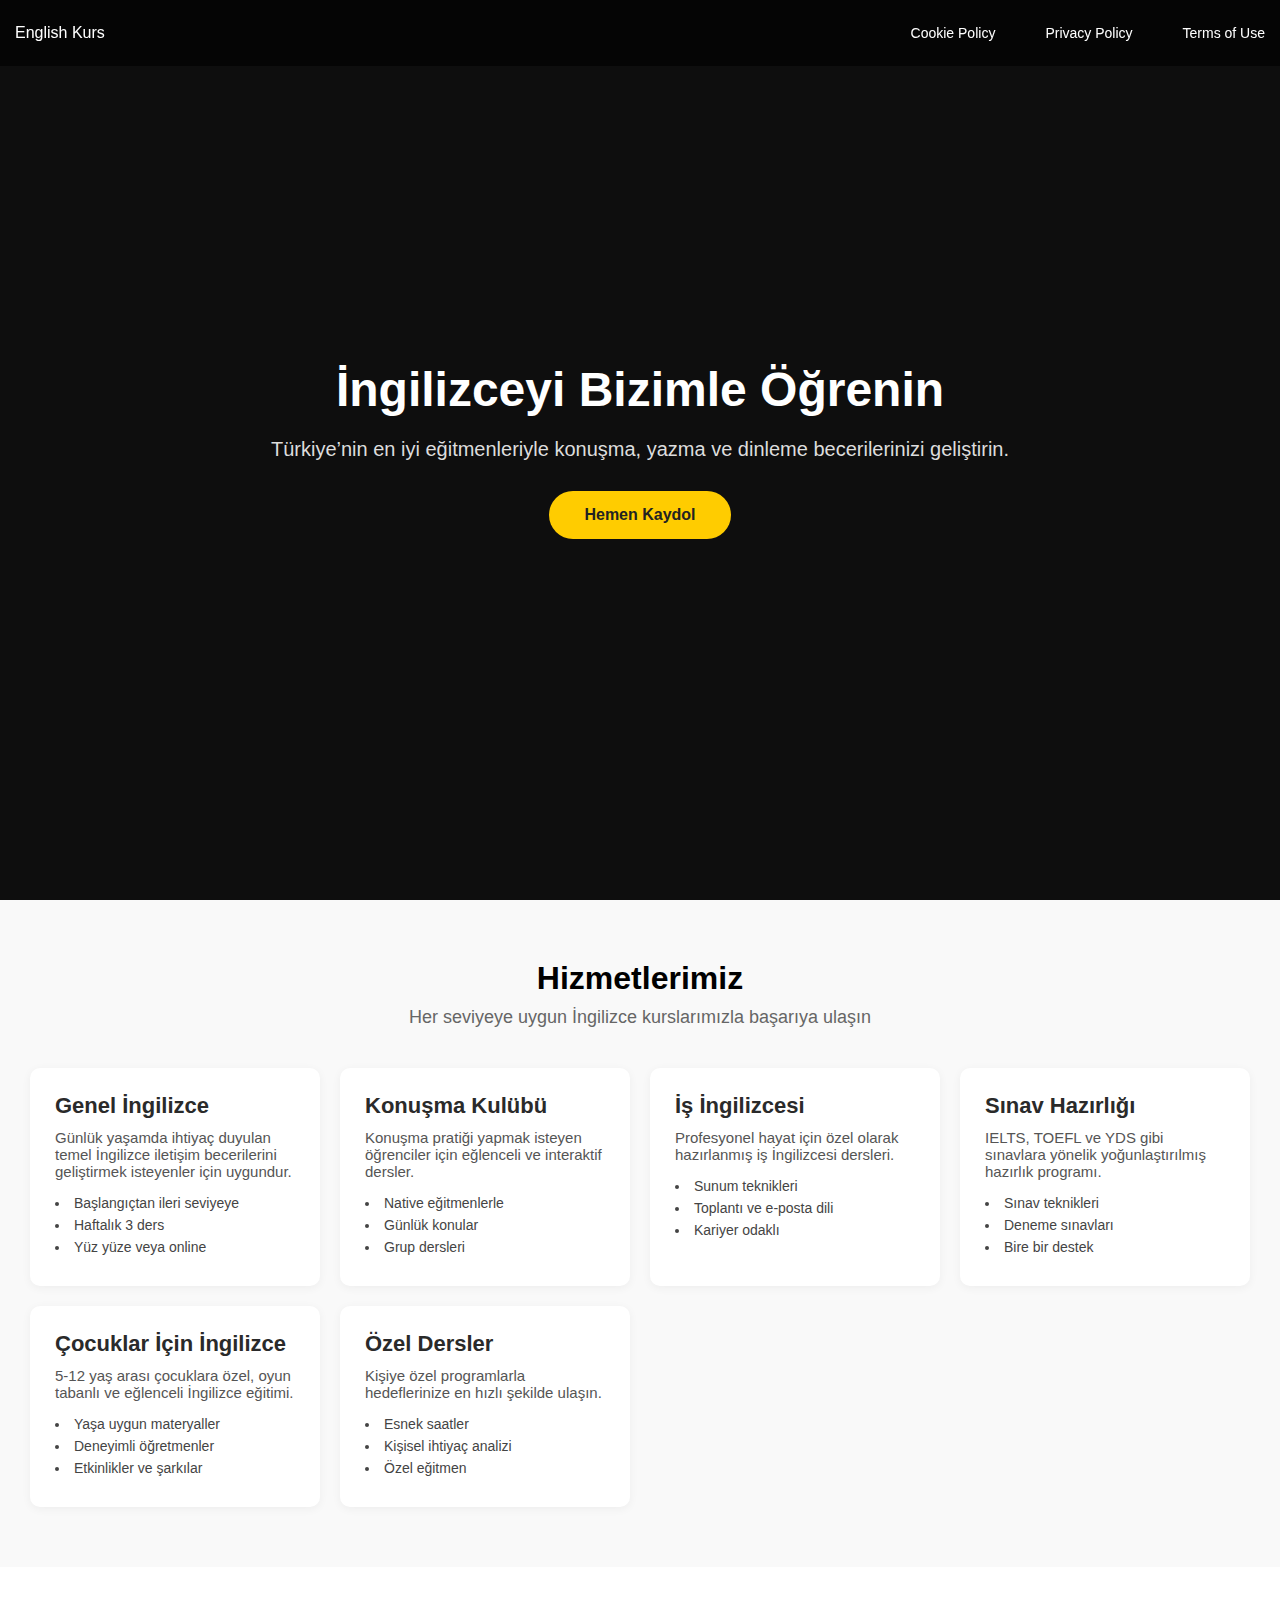
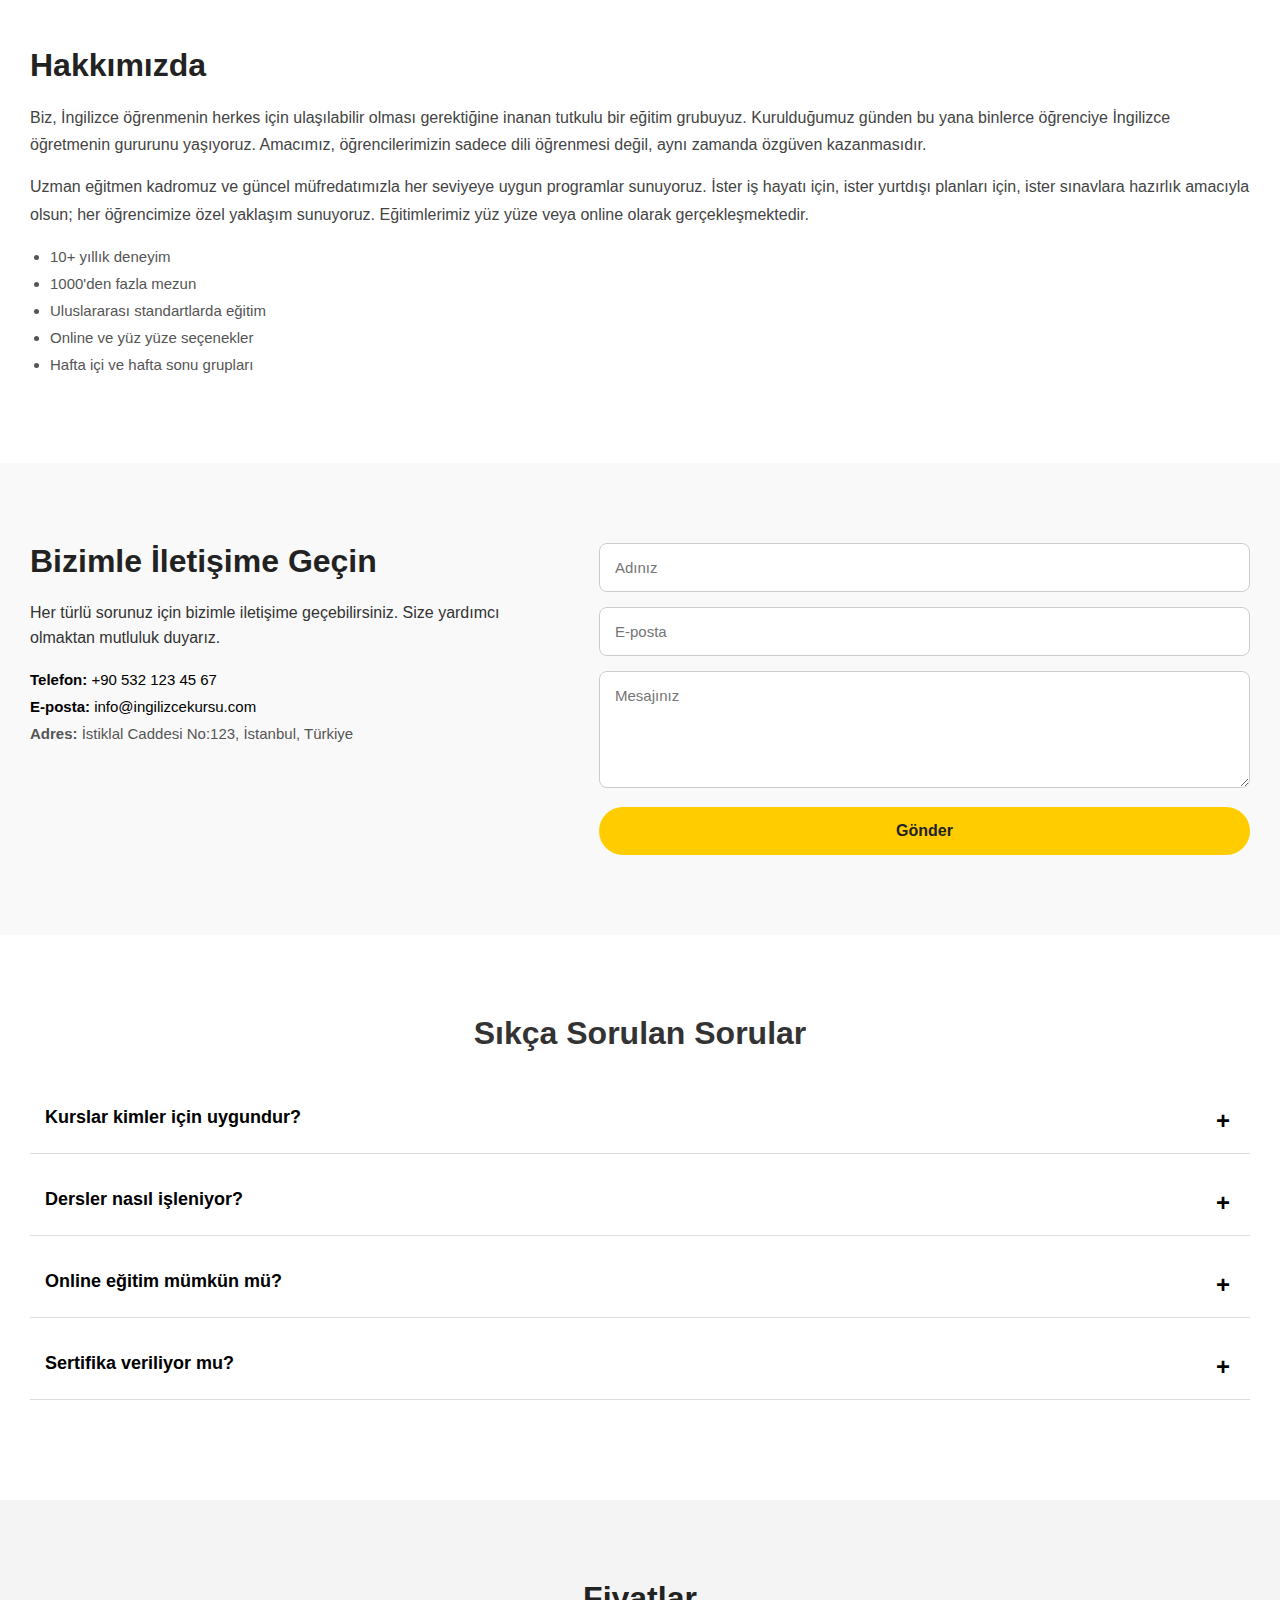
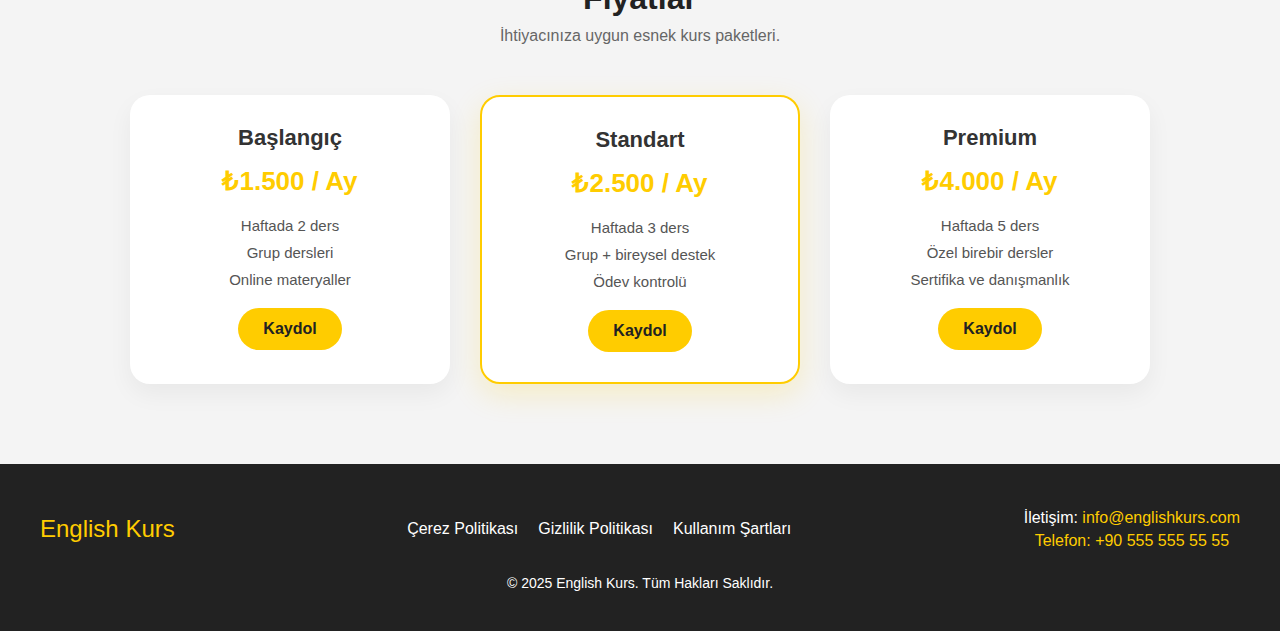
==== index.html @ f4b9e629 "new" ====
<!doctype html>
<html lang="en">
<head>
    <meta charset="UTF-8">
    <meta name="viewport"
          content="width=device-width, user-scalable=no, initial-scale=1.0, maximum-scale=1.0, minimum-scale=1.0">
    <meta http-equiv="X-UA-Compatible" content="ie=edge">
    <title>English Courses</title>
    <link rel="stylesheet" href="style.css">

</head>
<body>


<div class="wrapper">
    <header class="header">
        <div class="header-container">
            <div class="header-body G-align-center">
                <a href="index.html" class="header-logo G-flex">
                    English Kurs
                </a>
                <div class="menu-bg"></div>

                <nav class="menu">
                    <div class="menu-content-mobile">
                        <a class="header-logo-mobile" href="index.html">
                            <i class="icon icon-logo"></i>
                        </a>
                    </div>
                    <ul class='menu-list G-align-center'>
                        <li><a href="cookiePolicy.html">Cookie Policy</a></li>
                        <li><a href="privacyPolicy.html">Privacy Policy</a></li>
                        <li><a href="termsOfUse.html">Terms of Use</a></li>
                    </ul>

                </nav>

                <div class="burger">
                    <span></span>
                </div>
            </div>
        </div>
    </header>

    <main class="main">

        <section class="hero">
            <div class="hero-overlay">
                <div class="hero-content">
                    <h1>İngilizceyi Bizimle Öğrenin</h1>
                    <p>Türkiye’nin en iyi eğitmenleriyle konuşma, yazma ve dinleme becerilerinizi geliştirin.</p>
                    <a href="#contact" class="hero-btn">Hemen Kaydol</a>
                </div>
            </div>
        </section>

        <section id="services" class="services">
            <div class="container">
                <h2 class="section-title">Hizmetlerimiz</h2>
                <p class="section-subtitle">Her seviyeye uygun İngilizce kurslarımızla başarıya ulaşın</p>

                <div class="services-grid">
                    <div class="service-card">
                        <h3>Genel İngilizce</h3>
                        <p>Günlük yaşamda ihtiyaç duyulan temel İngilizce iletişim becerilerini geliştirmek isteyenler için uygundur.</p>
                        <ul>
                            <li>Başlangıçtan ileri seviyeye</li>
                            <li>Haftalık 3 ders</li>
                            <li>Yüz yüze veya online</li>
                        </ul>
                    </div>

                    <div class="service-card">
                        <h3>Konuşma Kulübü</h3>
                        <p>Konuşma pratiği yapmak isteyen öğrenciler için eğlenceli ve interaktif dersler.</p>
                        <ul>
                            <li>Native eğitmenlerle</li>
                            <li>Günlük konular</li>
                            <li>Grup dersleri</li>
                        </ul>
                    </div>

                    <div class="service-card">
                        <h3>İş İngilizcesi</h3>
                        <p>Profesyonel hayat için özel olarak hazırlanmış iş İngilizcesi dersleri.</p>
                        <ul>
                            <li>Sunum teknikleri</li>
                            <li>Toplantı ve e-posta dili</li>
                            <li>Kariyer odaklı</li>
                        </ul>
                    </div>

                    <div class="service-card">
                        <h3>Sınav Hazırlığı</h3>
                        <p>IELTS, TOEFL ve YDS gibi sınavlara yönelik yoğunlaştırılmış hazırlık programı.</p>
                        <ul>
                            <li>Sınav teknikleri</li>
                            <li>Deneme sınavları</li>
                            <li>Bire bir destek</li>
                        </ul>
                    </div>

                    <div class="service-card">
                        <h3>Çocuklar İçin İngilizce</h3>
                        <p>5-12 yaş arası çocuklara özel, oyun tabanlı ve eğlenceli İngilizce eğitimi.</p>
                        <ul>
                            <li>Yaşa uygun materyaller</li>
                            <li>Deneyimli öğretmenler</li>
                            <li>Etkinlikler ve şarkılar</li>
                        </ul>
                    </div>

                    <div class="service-card">
                        <h3>Özel Dersler</h3>
                        <p>Kişiye özel programlarla hedeflerinize en hızlı şekilde ulaşın.</p>
                        <ul>
                            <li>Esnek saatler</li>
                            <li>Kişisel ihtiyaç analizi</li>
                            <li>Özel eğitmen</li>
                        </ul>
                    </div>
                </div>
            </div>
        </section>



        <section class="about" id="about">
            <div class="container about-container">
                <div class="about-text">
                    <h2>Hakkımızda</h2>
                    <p>
                        Biz, İngilizce öğrenmenin herkes için ulaşılabilir olması gerektiğine inanan tutkulu bir eğitim grubuyuz.
                        Kurulduğumuz günden bu yana binlerce öğrenciye İngilizce öğretmenin gururunu yaşıyoruz.
                        Amacımız, öğrencilerimizin sadece dili öğrenmesi değil, aynı zamanda özgüven kazanmasıdır.
                    </p>
                    <p>
                        Uzman eğitmen kadromuz ve güncel müfredatımızla her seviyeye uygun programlar sunuyoruz.
                        İster iş hayatı için, ister yurtdışı planları için, ister sınavlara hazırlık amacıyla olsun;
                        her öğrencimize özel yaklaşım sunuyoruz. Eğitimlerimiz yüz yüze veya online olarak gerçekleşmektedir.
                    </p>
                    <ul>
                        <li>10+ yıllık deneyim</li>
                        <li>1000'den fazla mezun</li>
                        <li>Uluslararası standartlarda eğitim</li>
                        <li>Online ve yüz yüze seçenekler</li>
                        <li>Hafta içi ve hafta sonu grupları</li>
                    </ul>
                </div>
            </div>
        </section>


        <section class="contact" id="contact">
            <div class="container contact-container">
                <div class="contact-info">
                    <h2>Bizimle İletişime Geçin</h2>
                    <p>Her türlü sorunuz için bizimle iletişime geçebilirsiniz. Size yardımcı olmaktan mutluluk duyarız.</p>

                    <ul>
                        <li>
                            <a href="tel:+905321234567"><strong>Telefon:</strong> +90 532 123 45 67</a>
                        </li>
                        <li>
                            <a href="mailto: info@ingilizcekursu.com"><strong>E-posta:</strong> info@ingilizcekursu.com</a>
                        </li>
                        <li><strong>Adres:</strong> İstiklal Caddesi No:123, İstanbul, Türkiye</li>
                    </ul>
                </div>

                <div class="contact-form">
                    <form action="#" method="post">

                        <label >
                            <input type="text" name="name" placeholder="Adınız" required>

                        </label>
                        <label >
                            <input type="email" name="email" placeholder="E-posta" required>

                        </label>
                        <label >
                            <textarea name="message" rows="5" placeholder="Mesajınız" required></textarea>

                        </label>
                        <button type="submit">Gönder</button>
                    </form>
                </div>
            </div>
        </section>


        <section class="faq" id="faq">
            <div class="container">
                <h2>Sıkça Sorulan Sorular</h2>
                <div class="faq-item">
                    <button class="faq-question">Kurslar kimler için uygundur?</button>
                    <div class="faq-answer">
                        <p>Kurslarımız her yaş ve seviyeye uygundur. Başlangıçtan ileri düzeye kadar tüm öğrenciler için özel programlarımız bulunmaktadır.</p>
                    </div>
                </div>
                <div class="faq-item">
                    <button class="faq-question">Dersler nasıl işleniyor?</button>
                    <div class="faq-answer">
                        <p>Derslerimiz interaktif ve uygulamalı şekilde işlenmektedir. Konuşma, yazma, okuma ve dinleme becerileri dengeli bir şekilde geliştirilir.</p>
                    </div>
                </div>
                <div class="faq-item">
                    <button class="faq-question">Online eğitim mümkün mü?</button>
                    <div class="faq-answer">
                        <p>Evet, online eğitim seçeneğimiz mevcuttur. Zoom üzerinden canlı dersler yapılmaktadır.</p>
                    </div>
                </div>
                <div class="faq-item">
                    <button class="faq-question">Sertifika veriliyor mu?</button>
                    <div class="faq-answer">
                        <p>Evet, kurs sonunda başarıyla tamamlayan öğrencilere resmi sertifika verilmektedir.</p>
                    </div>
                </div>
            </div>
        </section>

        <section class="pricing" id="price">
            <div class="container">
                <h2>Fiyatlar</h2>
                <p class="pricing-subtitle">İhtiyacınıza uygun esnek kurs paketleri.</p>

                <div class="pricing-cards">
                    <div class="pricing-card">
                        <h3>Başlangıç</h3>
                        <p class="price">₺1.500 / Ay</p>
                        <ul>
                            <li>Haftada 2 ders</li>
                            <li>Grup dersleri</li>
                            <li>Online materyaller</li>
                        </ul>
                        <button>Kaydol</button>
                    </div>

                    <div class="pricing-card popular">
                        <h3>Standart</h3>
                        <p class="price">₺2.500 / Ay</p>
                        <ul>
                            <li>Haftada 3 ders</li>
                            <li>Grup + bireysel destek</li>
                            <li>Ödev kontrolü</li>
                        </ul>
                        <button>Kaydol</button>
                    </div>

                    <div class="pricing-card">
                        <h3>Premium</h3>
                        <p class="price">₺4.000 / Ay</p>
                        <ul>
                            <li>Haftada 5 ders</li>
                            <li>Özel birebir dersler</li>
                            <li>Sertifika ve danışmanlık</li>
                        </ul>
                        <button>Kaydol</button>
                    </div>
                </div>
            </div>
        </section>


    </main>

    <footer>
        <div class="footer-container">
            <div class="footer-logo">
                <a href="#">English Kurs</a>
            </div>
            <div class="footer-links">
                <ul>
                    <li><a href="cookiePolicy.html">Çerez Politikası</a></li>
                    <li><a href="privacyPolicy.html">Gizlilik Politikası</a></li>
                    <li><a href="termsOfUse.html">Kullanım Şartları</a></li>
                </ul>
            </div>
            <div class="footer-contact">
                <p>İletişim: <a href="mailto:info@englishkurs.com">info@englishkurs.com</a></p>
                <p><a href="tel:+905555555555">Telefon: +90 555 555 55 55</a></p>
            </div>
        </div>
        <div class="footer-bottom">
            <p>&copy; 2025 English Kurs. Tüm Hakları Saklıdır.</p>
        </div>
    </footer>

</div>

<script src="assets/js/index.js"></script>

</body>
</html>
---- style.css ----
@import 'assets/font/fonts.css';
@import 'assets/css/normalize.css';
@import 'assets/css/flex.css';
@import 'assets/css/general.css';
@import 'assets/css/header.css';
@import 'assets/css/footer.css';
@import 'assets/css/home.css';
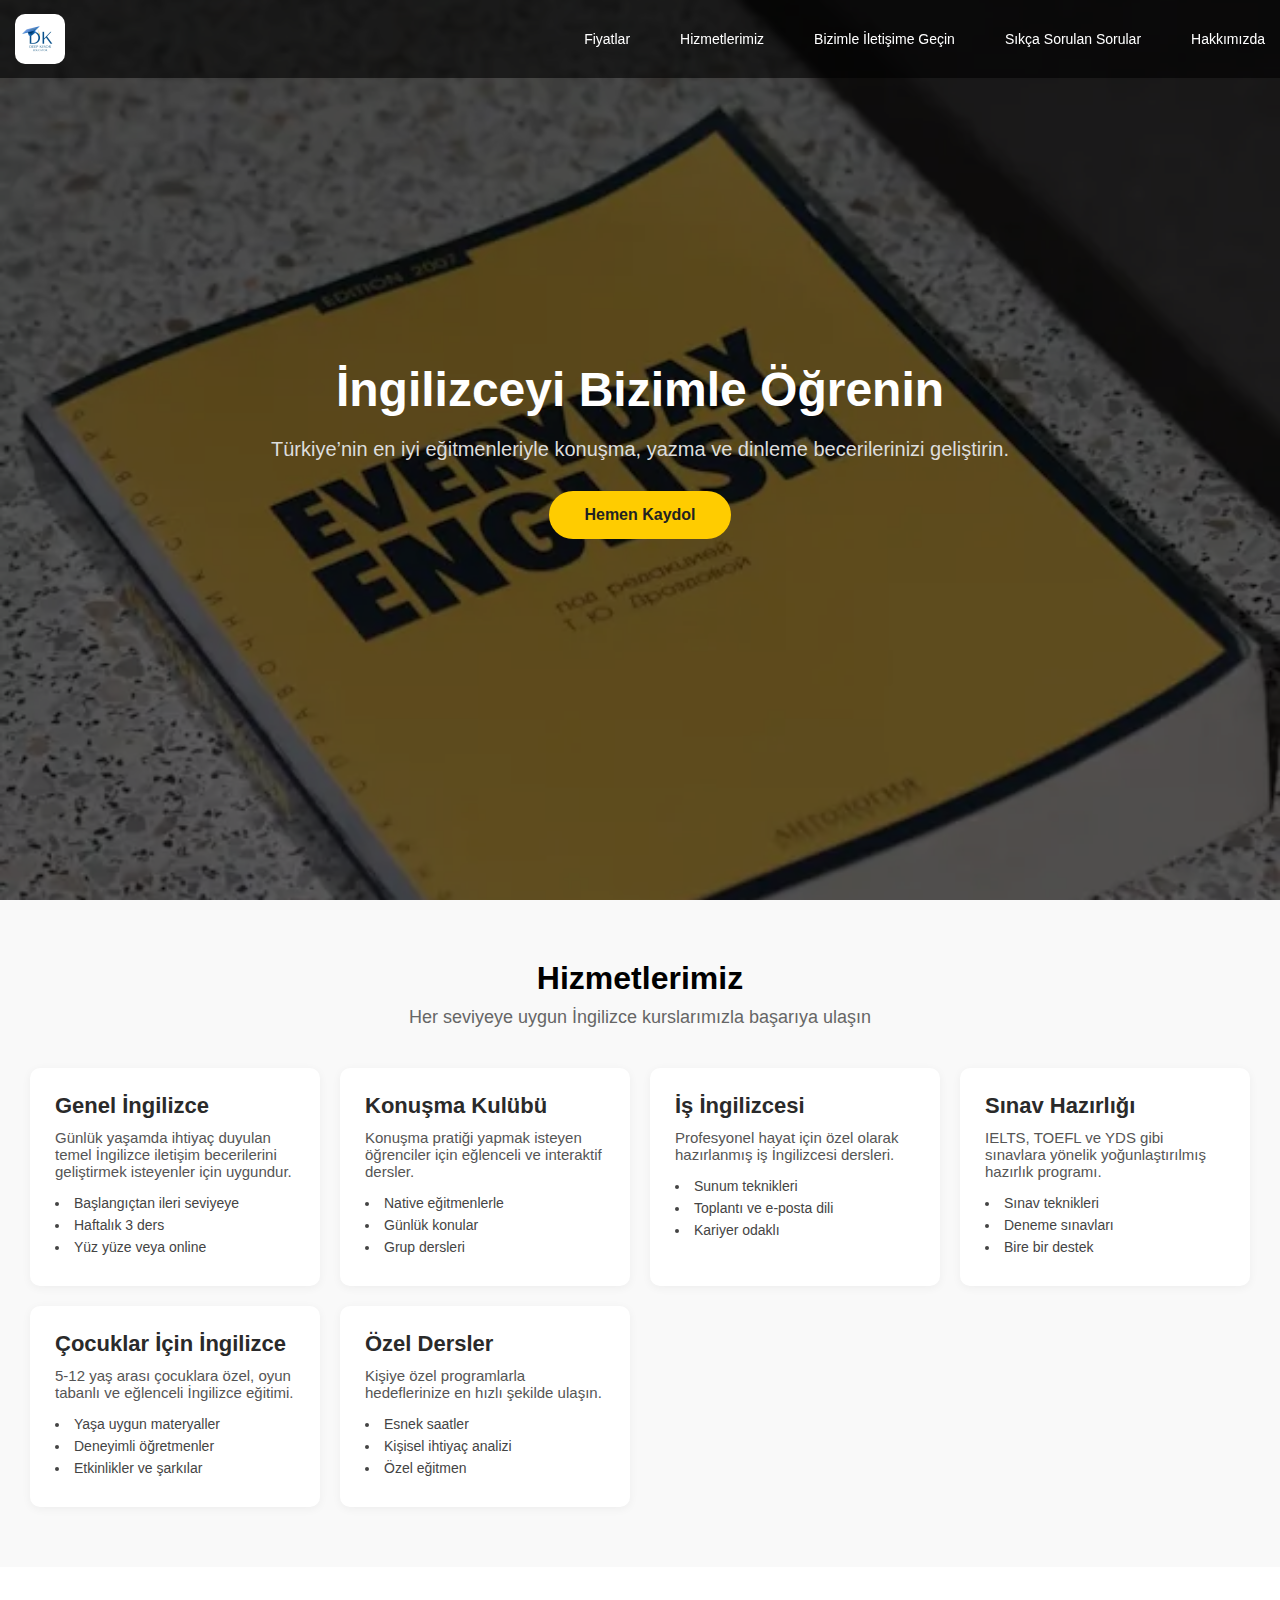
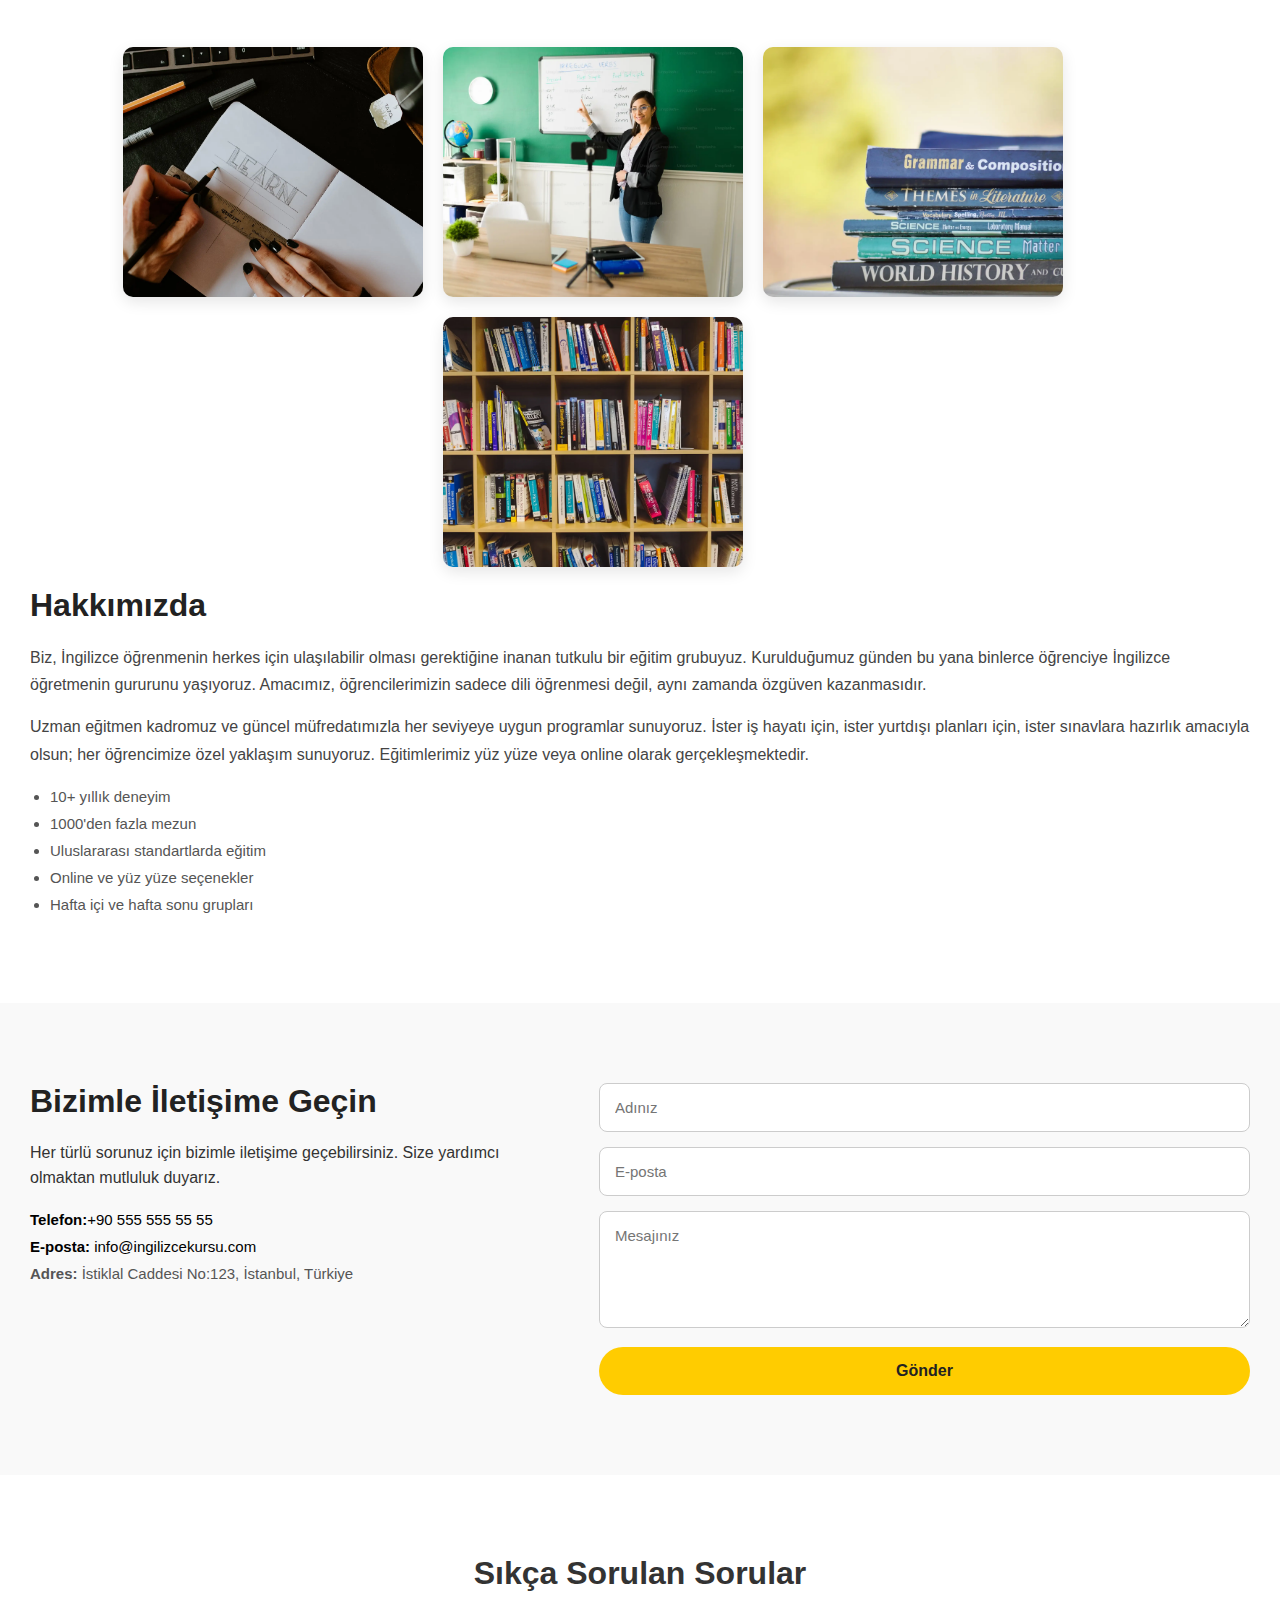
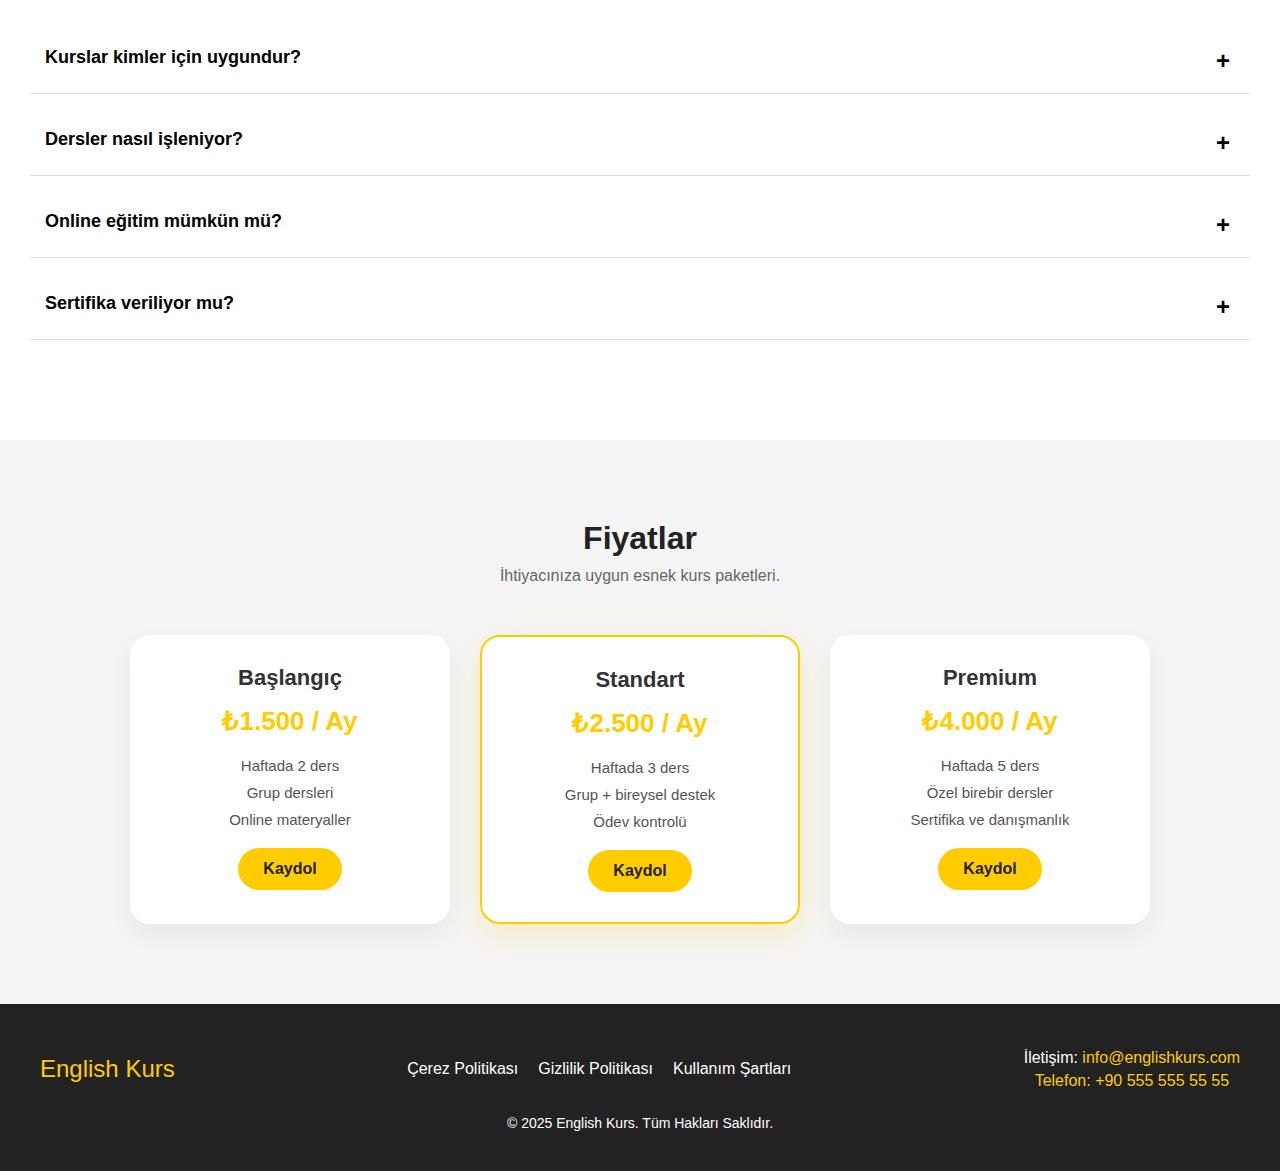
==== commit 53547857: "new" ====
--- a/index.html
+++ b/index.html
@@ -5,6 +5,24 @@
     <meta name="viewport"
           content="width=device-width, user-scalable=no, initial-scale=1.0, maximum-scale=1.0, minimum-scale=1.0">
     <meta http-equiv="X-UA-Compatible" content="ie=edge">
+    <title>Online İngilizce Kursu | Hızlı ve Etkili Eğitim</title>
+    <meta name="description" content="Online İngilizce öğrenmek artık çok kolay! Deneyimli eğitmenler ile birebir dersler, uygun fiyatlar ve ücretsiz deneme. Hemen kaydolun!">
+    <meta name="keywords" content="İngilizce kursu, online İngilizce, İngilizce öğrenme, dil kursu, birebir ders, uygun fiyat, İngilizce Türkiye">
+    <meta name="author" content="English Kurs">
+
+    <meta property="og:title" content="Online İngilizce Kursu | Hızlı ve Etkili Eğitim">
+    <meta property="og:description" content="Deneyimli eğitmenler ile birebir online İngilizce dersleri. Kolay, hızlı ve etkili yöntemler. Ücretsiz deneme için tıklayın!">
+    <meta property="og:image" content="https://example.com/images/hero.jpg">
+    <meta property="og:url" content="https://englishkurs.com">
+    <meta property="og:type" content="website">
+
+    <meta name="twitter:card" content="summary_large_image">
+    <meta name="twitter:title" content="Online İngilizce Kursu | Hızlı ve Etkili Eğitim">
+    <meta name="twitter:description" content="Online İngilizce öğrenmek artık çok kolay! Deneyimli eğitmenler ile birebir dersler, uygun fiyatlar ve ücretsiz deneme.">
+    <meta name="twitter:image" content="https://example.com/images/hero.jpg">
+
+    <link rel="icon" type="image/svg+xml" href="assets/images/favicon.svg">
+
     <title>English Courses</title>
     <link rel="stylesheet" href="style.css">
 
@@ -17,7 +35,7 @@
         <div class="header-container">
             <div class="header-body G-align-center">
                 <a href="index.html" class="header-logo G-flex">
-                    English Kurs
+                    <img src="assets/images/logo.webp" alt="">
                 </a>
                 <div class="menu-bg"></div>
 
@@ -28,9 +46,11 @@
                         </a>
                     </div>
                     <ul class='menu-list G-align-center'>
-                        <li><a href="cookiePolicy.html">Cookie Policy</a></li>
-                        <li><a href="privacyPolicy.html">Privacy Policy</a></li>
-                        <li><a href="termsOfUse.html">Terms of Use</a></li>
+                        <li><a href="#price">Fiyatlar</a></li>
+                        <li><a href="#services">Hizmetlerimiz</a></li>
+                        <li><a href="#contact">Bizimle İletişime Geçin</a></li>
+                        <li><a href="#faq">Sıkça Sorulan Sorular</a></li>
+                        <li><a href="#about">Hakkımızda</a></li>
                     </ul>
 
                 </nav>
@@ -52,6 +72,9 @@
                     <a href="#contact" class="hero-btn">Hemen Kaydol</a>
                 </div>
             </div>
+            <div class="hero-bg G-flex">
+                <img src="assets/images/hero.webp" alt="">
+            </div>
         </section>
 
         <section id="services" class="services">
@@ -127,6 +150,22 @@
 
         <section class="about" id="about">
             <div class="container about-container">
+
+                <div class="about-images G-flex">
+                    <div class="about-image G-flex">
+                        <img src="assets/images/aboutImage1.webp" alt="">
+                    </div>
+                    <div class="about-image G-flex">
+                        <img src="assets/images/aboutImage2.webp" alt="">
+                    </div>
+                    <div class="about-image G-flex">
+                        <img src="assets/images/aboutImage3.webp" alt="">
+                    </div>
+                    <div class="about-image G-flex">
+                        <img src="assets/images/aboutImage4.webp" alt="">
+                    </div>
+                </div>
+
                 <div class="about-text">
                     <h2>Hakkımızda</h2>
                     <p>
@@ -147,6 +186,7 @@
                         <li>Hafta içi ve hafta sonu grupları</li>
                     </ul>
                 </div>
+
             </div>
         </section>
 
@@ -159,7 +199,7 @@
 
                     <ul>
                         <li>
-                            <a href="tel:+905321234567"><strong>Telefon:</strong> +90 532 123 45 67</a>
+                            <a href="tel:+905321234567"><strong>Telefon:</strong>+90 555 555 55 55</a>
                         </li>
                         <li>
                             <a href="mailto: info@ingilizcekursu.com"><strong>E-posta:</strong> info@ingilizcekursu.com</a>
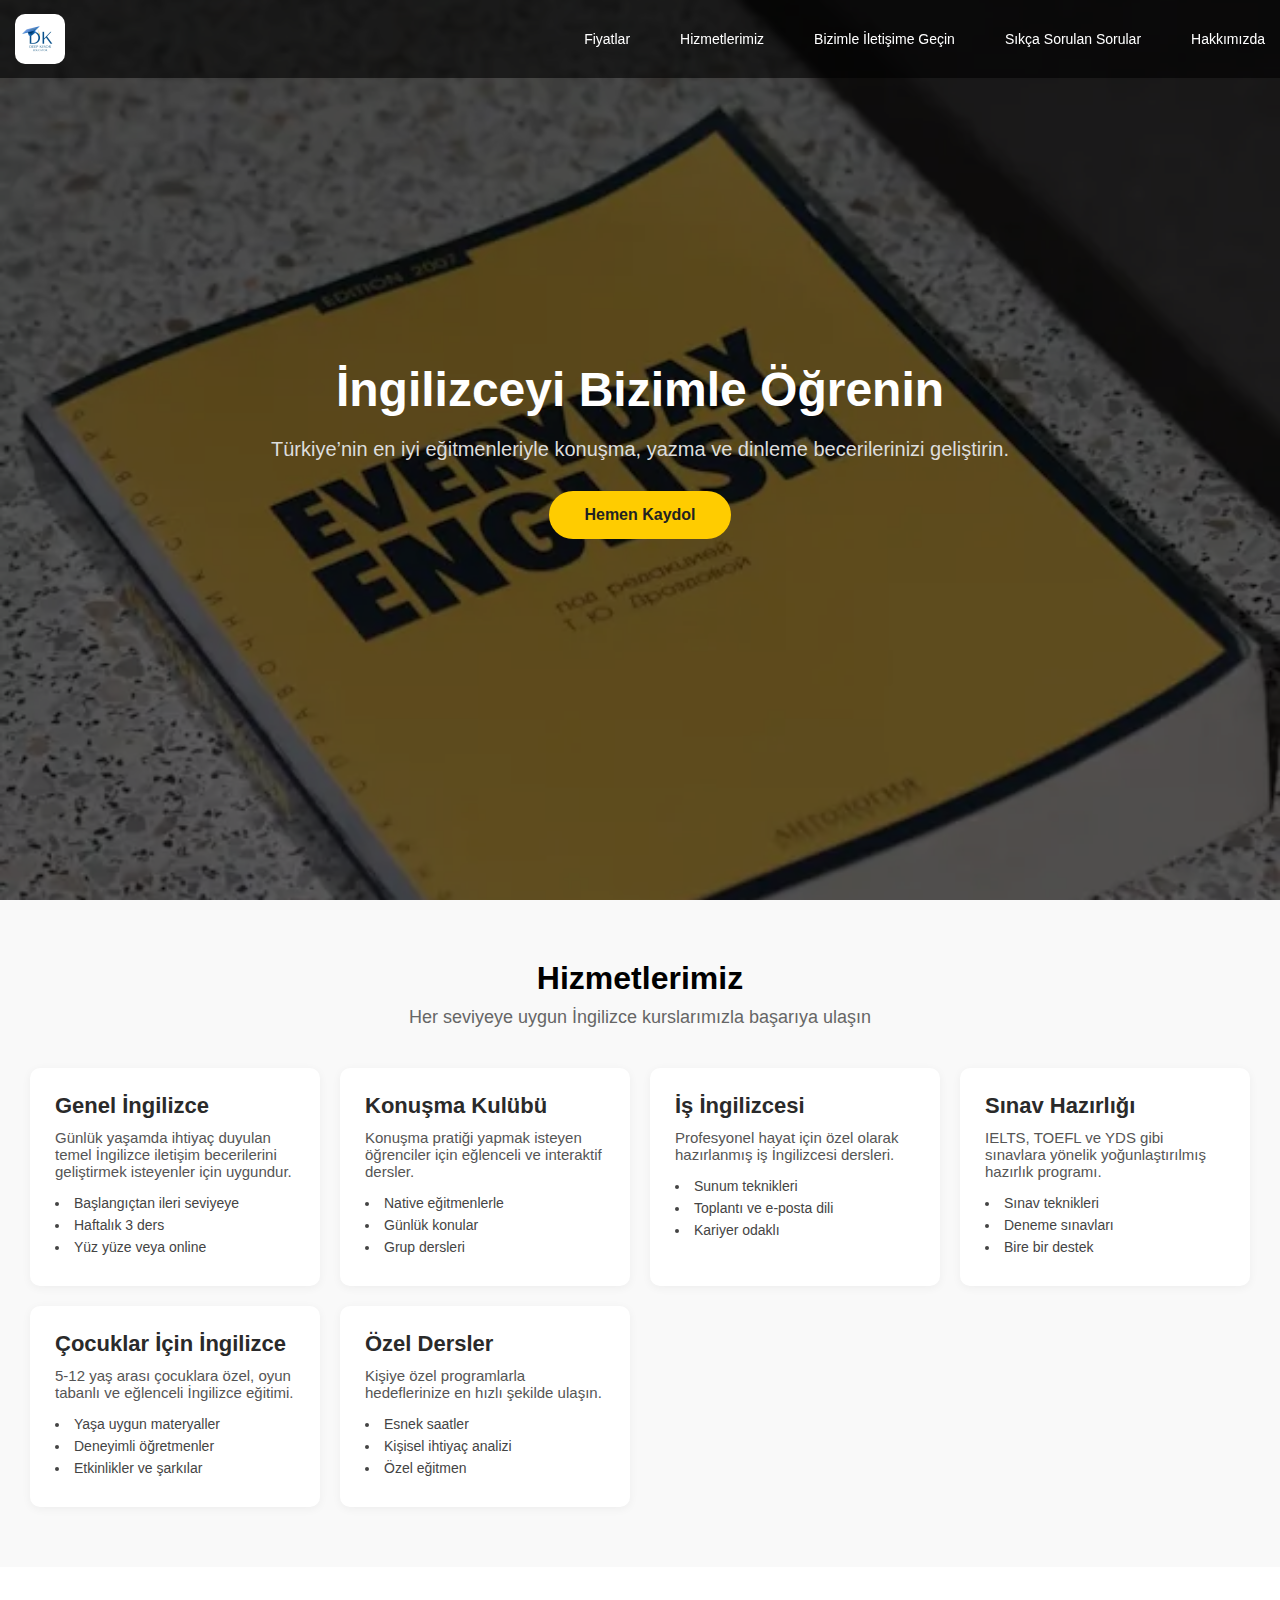
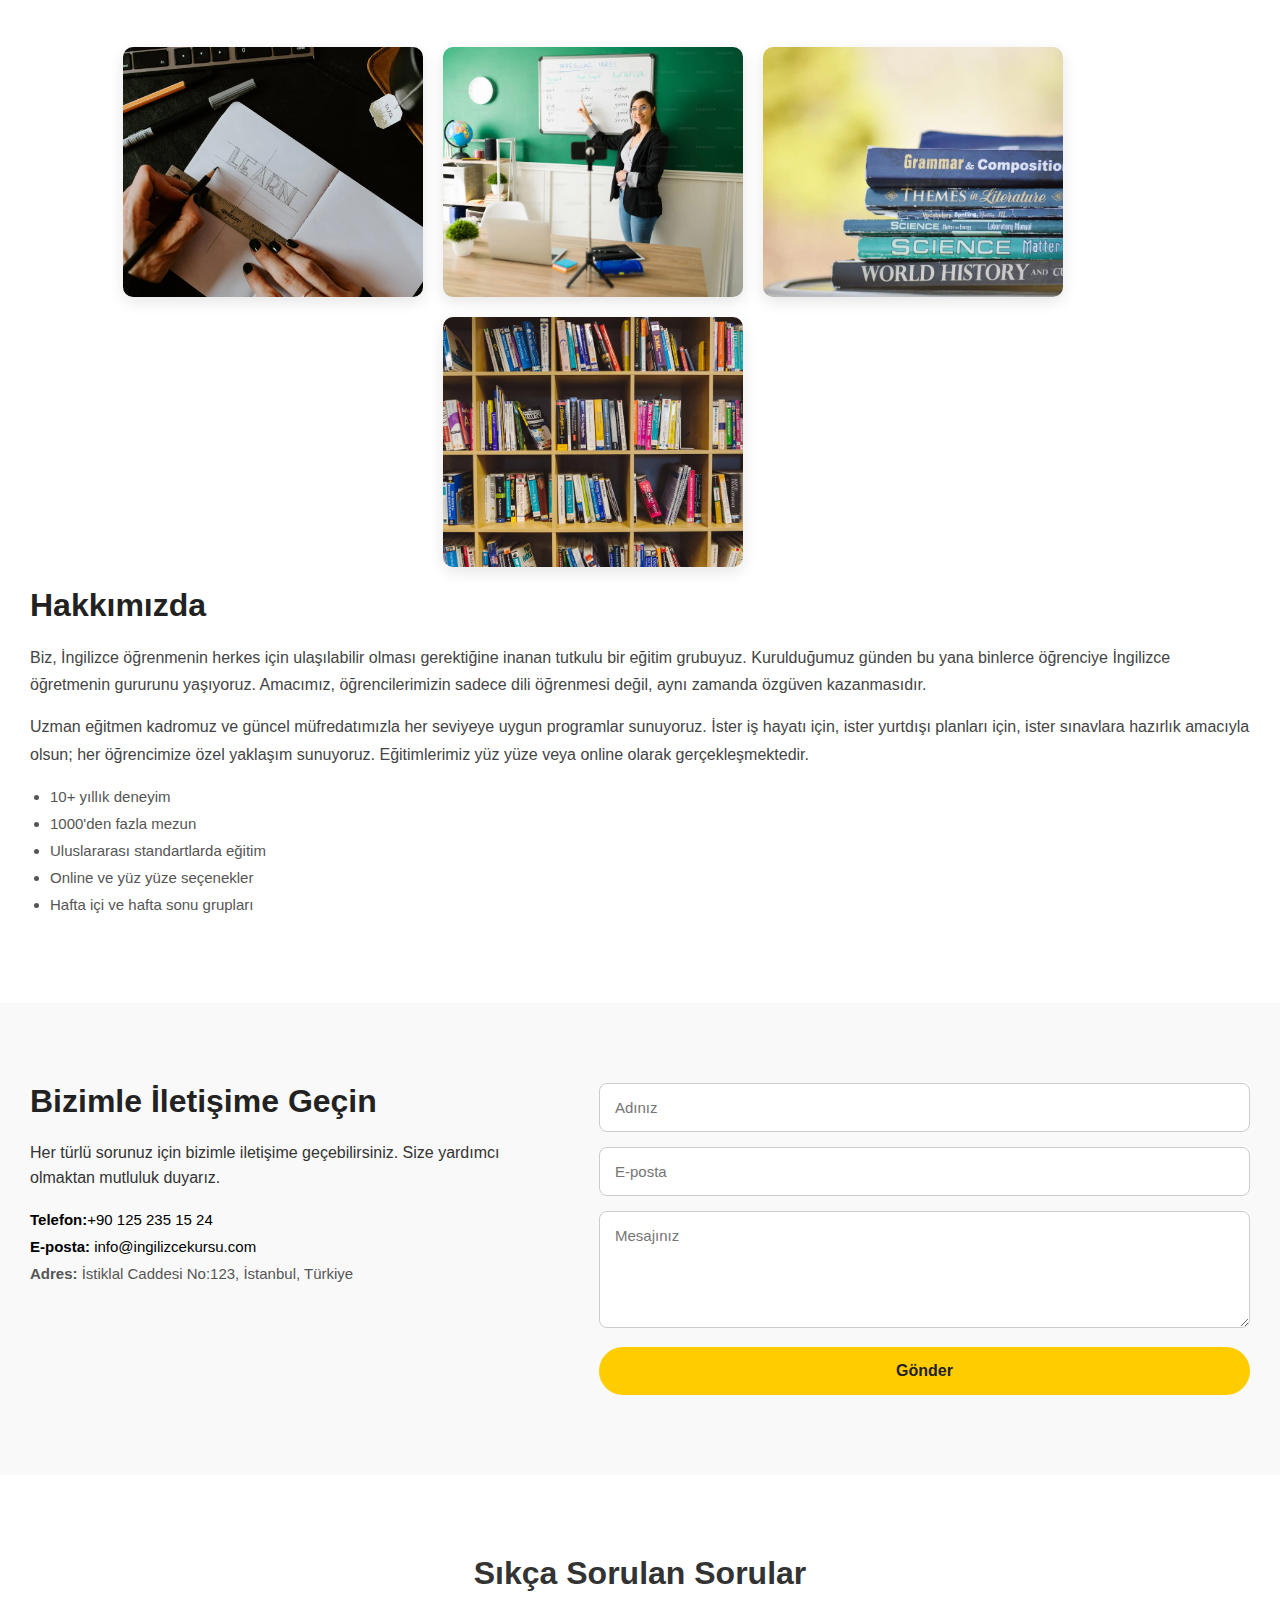
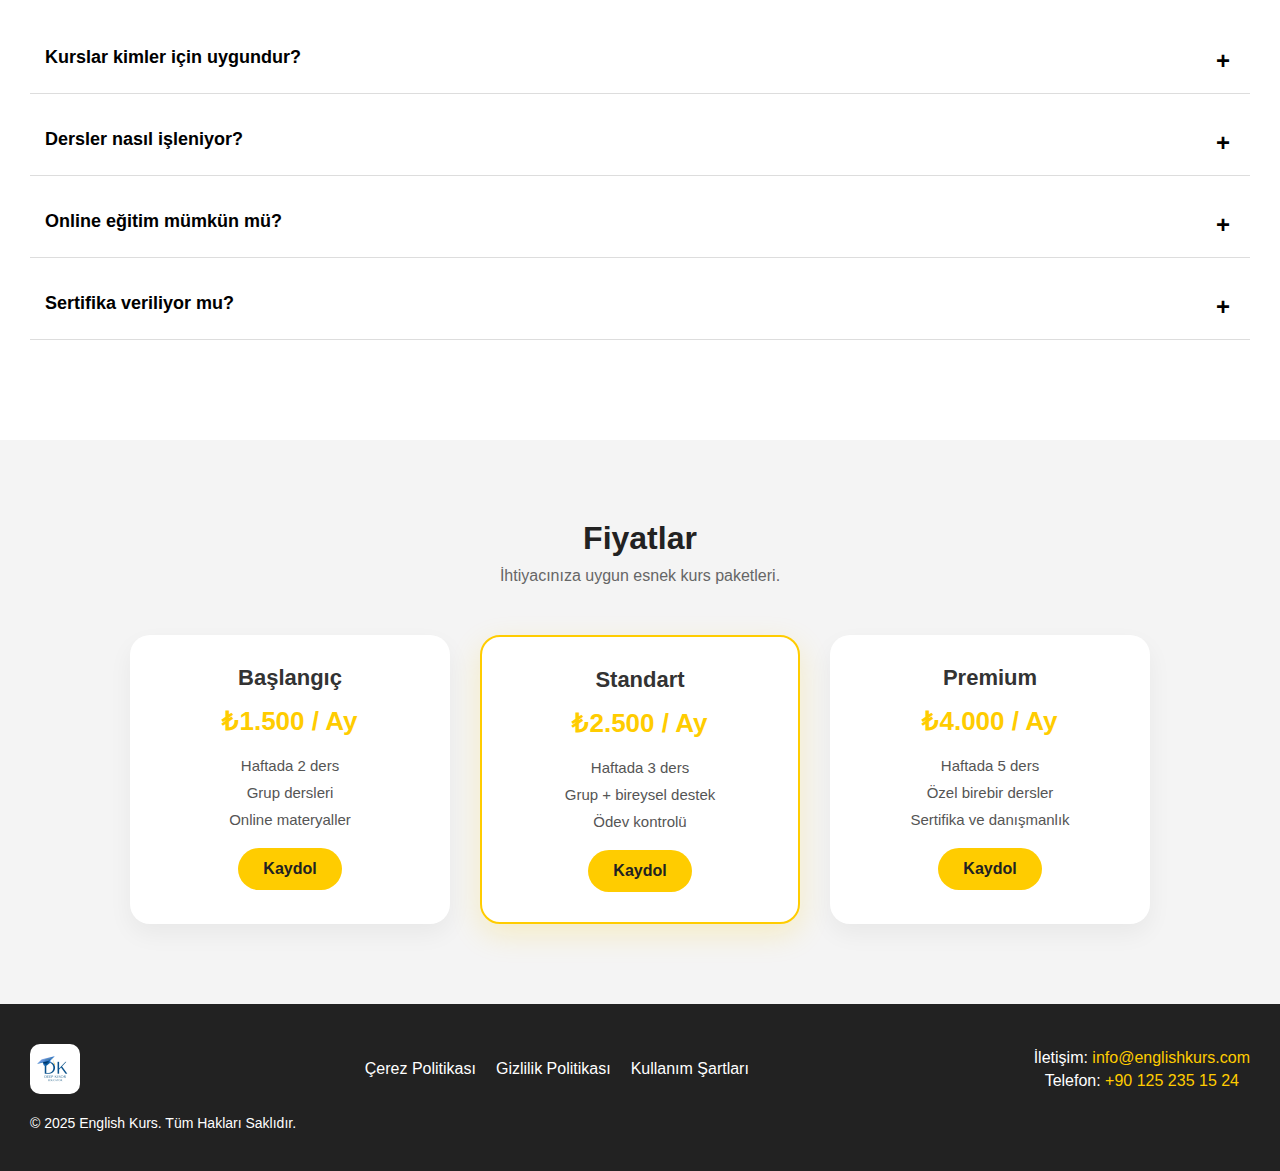
==== commit bca5da76: "new" ====
--- a/index.html
+++ b/index.html
@@ -199,7 +199,7 @@
 
                     <ul>
                         <li>
-                            <a href="tel:+905321234567"><strong>Telefon:</strong>+90 555 555 55 55</a>
+                            <a href="tel:+901252351524"><strong>Telefon:</strong>+90 125 235 15 24</a>
                         </li>
                         <li>
                             <a href="mailto: info@ingilizcekursu.com"><strong>E-posta:</strong> info@ingilizcekursu.com</a>
@@ -306,25 +306,30 @@
     </main>
 
     <footer>
-        <div class="footer-container">
-            <div class="footer-logo">
-                <a href="#">English Kurs</a>
-            </div>
-            <div class="footer-links">
-                <ul>
-                    <li><a href="cookiePolicy.html">Çerez Politikası</a></li>
-                    <li><a href="privacyPolicy.html">Gizlilik Politikası</a></li>
-                    <li><a href="termsOfUse.html">Kullanım Şartları</a></li>
-                </ul>
-            </div>
-            <div class="footer-contact">
-                <p>İletişim: <a href="mailto:info@englishkurs.com">info@englishkurs.com</a></p>
-                <p><a href="tel:+905555555555">Telefon: +90 555 555 55 55</a></p>
+        <div class="container">
+
+            <div class="footer-container">
+                <a href="index.html" class="header-logo G-flex">
+                    <img src="assets/images/logo.webp" alt="">
+                </a>
+                <div class="footer-links">
+                    <ul>
+                        <li><a class="home-link" href="cookiePolicy.html">Çerez Politikası</a></li>
+                        <li><a class="home-link" href="privacyPolicy.html">Gizlilik Politikası</a></li>
+                        <li><a class="home-link" href="termsOfUse.html">Kullanım Şartları</a></li>
+                    </ul>
+                </div>
+                <div class="footer-contact">
+                    <p>İletişim: <a href="mailto:info@englishkurs.com">info@englishkurs.com</a></p>
+                    <p>Telefon: <a href="tel:+901252351524"> +90 125 235 15 24</a></p>
+                </div>
+            </div>
+            <div class="footer-bottom">
+                <p>&copy; 2025 English Kurs. Tüm Hakları Saklıdır.</p>
             </div>
         </div>
-        <div class="footer-bottom">
-            <p>&copy; 2025 English Kurs. Tüm Hakları Saklıdır.</p>
-        </div>
+
+
     </footer>
 
 </div>
